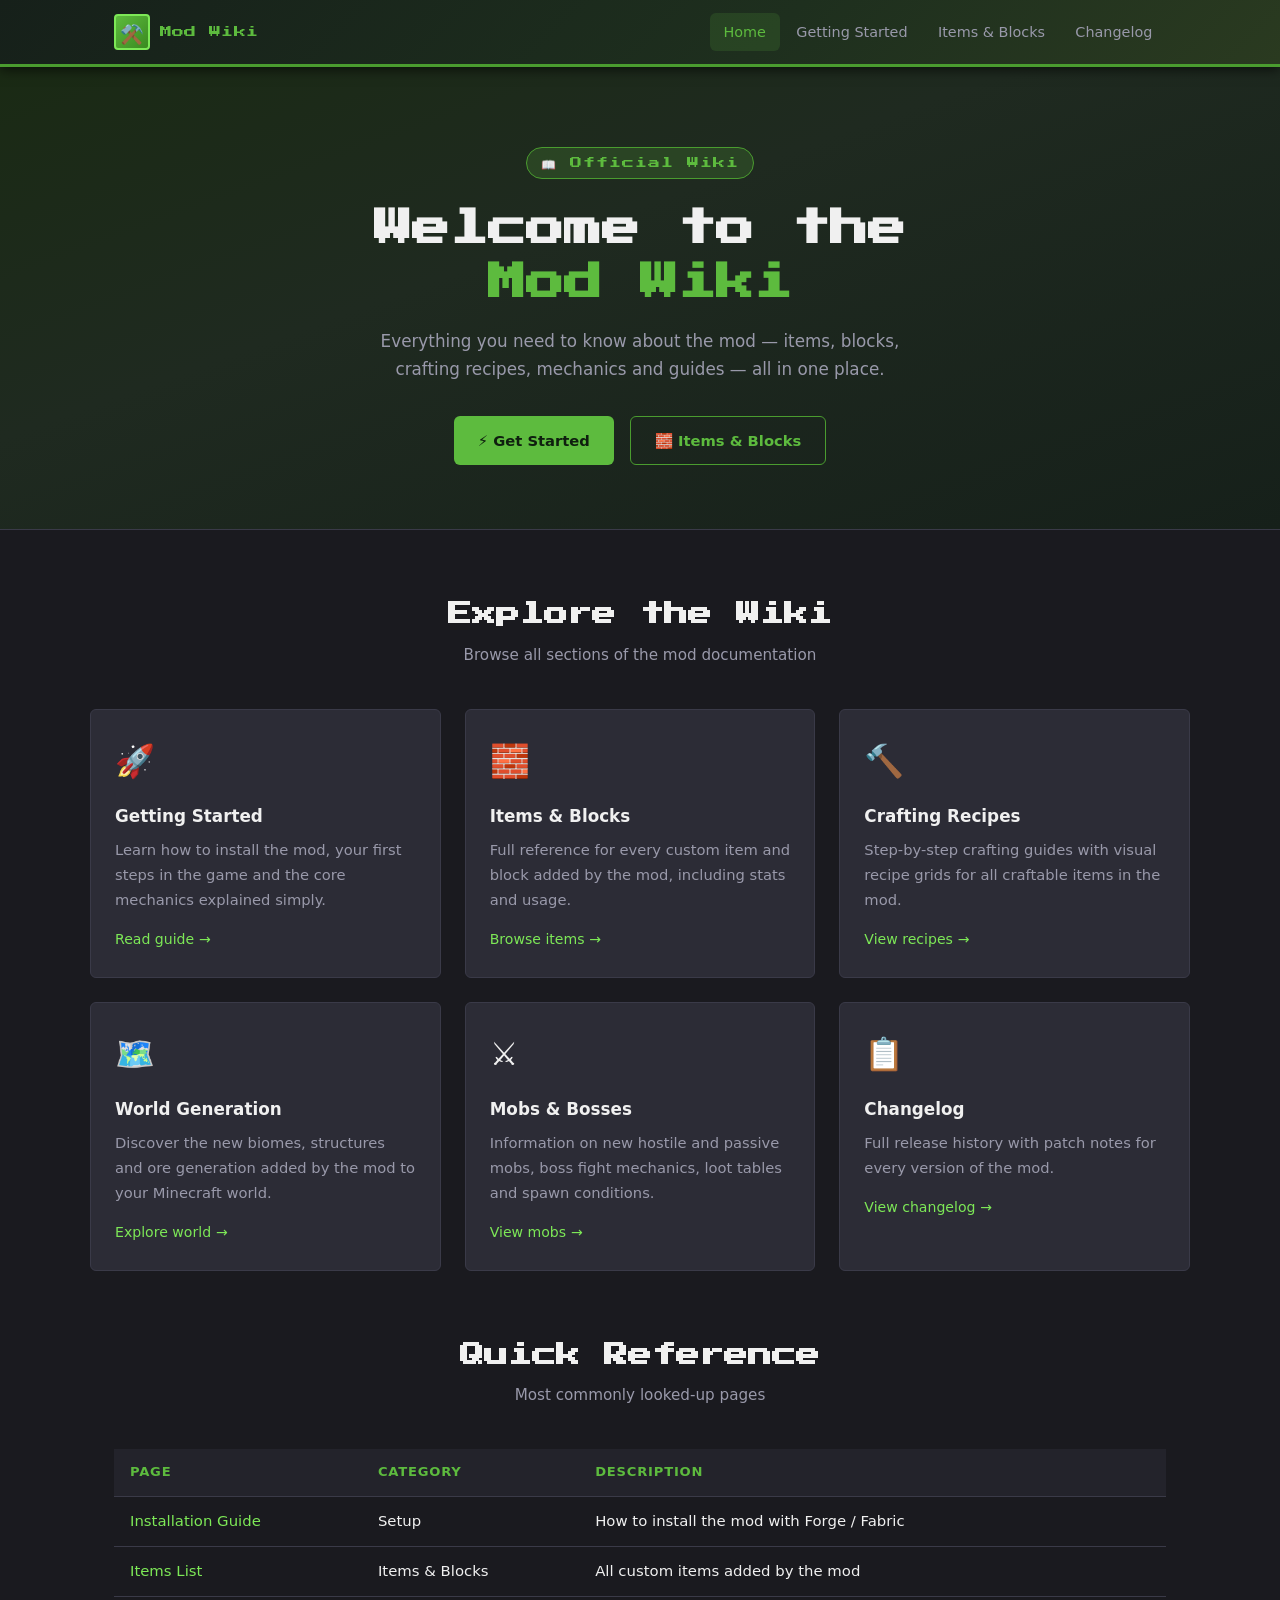
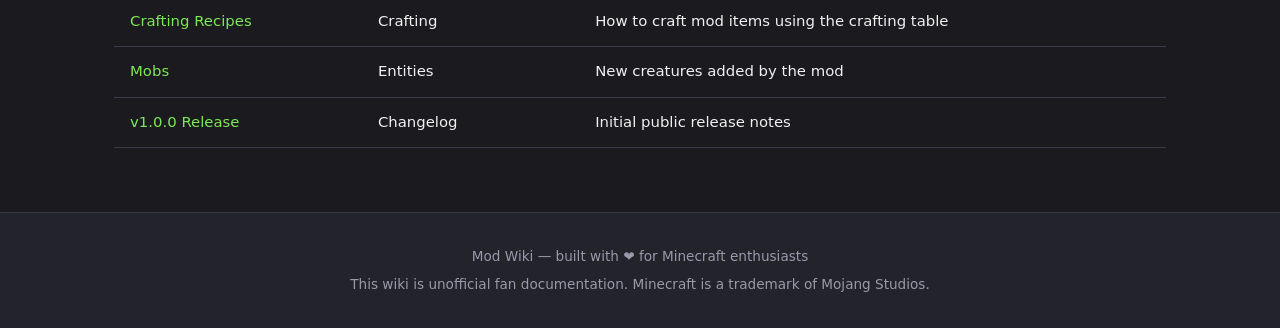
==== index.html @ 571e7660 "Create GitHub Pages Minecraft Mod wiki site Agent-Logs-Url: https://github.com/Erossssss245/eros.git" ====
<!DOCTYPE html>
<html lang="en">
<head>
  <meta charset="UTF-8" />
  <meta name="viewport" content="width=device-width, initial-scale=1.0" />
  <meta name="description" content="Official wiki for the Minecraft Mod — items, blocks, crafting recipes, guides and more." />
  <title>Mod Wiki — Home</title>
  <link rel="preconnect" href="https://fonts.googleapis.com" />
  <link rel="preconnect" href="https://fonts.gstatic.com" crossorigin />
  <link href="https://fonts.googleapis.com/css2?family=Press+Start+2P&display=swap" rel="stylesheet" />
  <link rel="stylesheet" href="css/style.css" />
</head>
<body>

  <!-- ===== Header ===== -->
  <header>
    <div class="navbar">
      <a href="index.html" class="nav-brand">
        <div class="brand-icon">⚒️</div>
        Mod Wiki
      </a>
      <nav>
        <ul>
          <li><a href="index.html" class="active">Home</a></li>
          <li><a href="pages/getting-started.html">Getting Started</a></li>
          <li><a href="pages/items.html">Items &amp; Blocks</a></li>
          <li><a href="pages/changelog.html">Changelog</a></li>
        </ul>
      </nav>
    </div>
  </header>

  <main>

    <!-- ===== Hero ===== -->
    <section class="hero">
      <div class="hero-badge">📖 Official Wiki</div>
      <h1>Welcome to the<br /><span>Mod Wiki</span></h1>
      <p>Everything you need to know about the mod — items, blocks, crafting recipes, mechanics and guides — all in one place.</p>
      <div class="hero-buttons">
        <a href="pages/getting-started.html" class="btn btn-primary">⚡ Get Started</a>
        <a href="pages/items.html" class="btn btn-outline">🧱 Items &amp; Blocks</a>
      </div>
    </section>

    <!-- ===== Category Cards ===== -->
    <section class="section">
      <div class="section-title">
        <h2>Explore the Wiki</h2>
        <p>Browse all sections of the mod documentation</p>
      </div>
      <div class="cards-grid">

        <div class="card">
          <div class="card-icon">🚀</div>
          <h3>Getting Started</h3>
          <p>Learn how to install the mod, your first steps in the game and the core mechanics explained simply.</p>
          <a href="pages/getting-started.html" class="card-link">Read guide</a>
        </div>

        <div class="card">
          <div class="card-icon">🧱</div>
          <h3>Items &amp; Blocks</h3>
          <p>Full reference for every custom item and block added by the mod, including stats and usage.</p>
          <a href="pages/items.html" class="card-link">Browse items</a>
        </div>

        <div class="card">
          <div class="card-icon">🔨</div>
          <h3>Crafting Recipes</h3>
          <p>Step-by-step crafting guides with visual recipe grids for all craftable items in the mod.</p>
          <a href="pages/items.html#recipes" class="card-link">View recipes</a>
        </div>

        <div class="card">
          <div class="card-icon">🗺️</div>
          <h3>World Generation</h3>
          <p>Discover the new biomes, structures and ore generation added by the mod to your Minecraft world.</p>
          <a href="pages/getting-started.html#world" class="card-link">Explore world</a>
        </div>

        <div class="card">
          <div class="card-icon">⚔️</div>
          <h3>Mobs &amp; Bosses</h3>
          <p>Information on new hostile and passive mobs, boss fight mechanics, loot tables and spawn conditions.</p>
          <a href="pages/getting-started.html#mobs" class="card-link">View mobs</a>
        </div>

        <div class="card">
          <div class="card-icon">📋</div>
          <h3>Changelog</h3>
          <p>Full release history with patch notes for every version of the mod.</p>
          <a href="pages/changelog.html" class="card-link">View changelog</a>
        </div>

      </div>
    </section>

    <!-- ===== Quick Reference Table ===== -->
    <section class="section" style="padding-top:0">
      <div class="container">
        <div class="section-title">
          <h2>Quick Reference</h2>
          <p>Most commonly looked-up pages</p>
        </div>
        <table class="wiki-table">
          <thead>
            <tr>
              <th>Page</th>
              <th>Category</th>
              <th>Description</th>
            </tr>
          </thead>
          <tbody>
            <tr>
              <td><a href="pages/getting-started.html">Installation Guide</a></td>
              <td>Setup</td>
              <td>How to install the mod with Forge / Fabric</td>
            </tr>
            <tr>
              <td><a href="pages/items.html">Items List</a></td>
              <td>Items &amp; Blocks</td>
              <td>All custom items added by the mod</td>
            </tr>
            <tr>
              <td><a href="pages/items.html#recipes">Crafting Recipes</a></td>
              <td>Crafting</td>
              <td>How to craft mod items using the crafting table</td>
            </tr>
            <tr>
              <td><a href="pages/getting-started.html#mobs">Mobs</a></td>
              <td>Entities</td>
              <td>New creatures added by the mod</td>
            </tr>
            <tr>
              <td><a href="pages/changelog.html">v1.0.0 Release</a></td>
              <td>Changelog</td>
              <td>Initial public release notes</td>
            </tr>
          </tbody>
        </table>
      </div>
    </section>

  </main>

  <!-- ===== Footer ===== -->
  <footer>
    <p>Mod Wiki — built with ❤️ for Minecraft enthusiasts</p>
    <p>This wiki is unofficial fan documentation. Minecraft is a trademark of Mojang Studios.</p>
  </footer>

</body>
</html>
---- css/style.css ----
/* ===== Reset & Base ===== */
*, *::before, *::after {
  box-sizing: border-box;
  margin: 0;
  padding: 0;
}

:root {
  --bg-dark:       #1a1a1f;
  --bg-surface:    #23232b;
  --bg-card:       #2c2c36;
  --border:        #3a3a48;
  --accent-green:  #5dbb3e;
  --accent-green2: #4a9c2f;
  --accent-dirt:   #8b6340;
  --accent-stone:  #8a8a8a;
  --text-primary:  #f0f0f0;
  --text-muted:    #9999aa;
  --text-link:     #7de857;
  --font-pixel:    'Press Start 2P', monospace;
  --font-body:     'Segoe UI', system-ui, sans-serif;
  --radius:        6px;
  --shadow:        0 4px 18px rgba(0,0,0,0.5);
}

html { scroll-behavior: smooth; }

body {
  background-color: var(--bg-dark);
  color: var(--text-primary);
  font-family: var(--font-body);
  font-size: 16px;
  line-height: 1.7;
  min-height: 100vh;
  display: flex;
  flex-direction: column;
}

a {
  color: var(--text-link);
  text-decoration: none;
  transition: color 0.2s;
}
a:hover { color: #b3ff99; text-decoration: underline; }

img { max-width: 100%; display: block; }

/* ===== Header / Navbar ===== */
header {
  background: linear-gradient(135deg, #16201a 0%, #1e2f1e 60%, #2a3a20 100%);
  border-bottom: 3px solid var(--accent-green2);
  position: sticky;
  top: 0;
  z-index: 100;
  box-shadow: 0 2px 12px rgba(0,0,0,0.7);
}

.navbar {
  max-width: 1100px;
  margin: 0 auto;
  padding: 0 1.5rem;
  display: flex;
  align-items: center;
  justify-content: space-between;
  height: 64px;
  gap: 1rem;
}

.nav-brand {
  display: flex;
  align-items: center;
  gap: 0.6rem;
  font-family: var(--font-pixel);
  font-size: 0.75rem;
  color: var(--accent-green);
  letter-spacing: 0.03em;
  white-space: nowrap;
}

.nav-brand .brand-icon {
  width: 36px;
  height: 36px;
  background: linear-gradient(135deg, #5dbb3e, #3a8a20);
  border: 2px solid #7de857;
  border-radius: 4px;
  display: flex;
  align-items: center;
  justify-content: center;
  font-size: 1.2rem;
  flex-shrink: 0;
}

nav ul {
  list-style: none;
  display: flex;
  gap: 0.2rem;
}

nav ul li a {
  display: block;
  padding: 0.45rem 0.85rem;
  color: var(--text-muted);
  font-size: 0.9rem;
  border-radius: var(--radius);
  transition: background 0.2s, color 0.2s;
}
nav ul li a:hover,
nav ul li a.active {
  background: rgba(93,187,62,0.15);
  color: var(--accent-green);
  text-decoration: none;
}

/* ===== Hero ===== */
.hero {
  background: linear-gradient(160deg, #1a2a14 0%, #1f2a20 40%, #16201a 100%);
  border-bottom: 1px solid var(--border);
  padding: 5rem 1.5rem 4rem;
  text-align: center;
}

.hero-badge {
  display: inline-block;
  background: rgba(93,187,62,0.18);
  border: 1px solid var(--accent-green2);
  color: var(--accent-green);
  font-size: 0.75rem;
  font-family: var(--font-pixel);
  padding: 0.3rem 0.9rem;
  border-radius: 50px;
  margin-bottom: 1.5rem;
  letter-spacing: 0.08em;
}

.hero h1 {
  font-family: var(--font-pixel);
  font-size: clamp(1.4rem, 4vw, 2.4rem);
  color: var(--text-primary);
  line-height: 1.4;
  margin-bottom: 1rem;
}

.hero h1 span { color: var(--accent-green); }

.hero p {
  max-width: 560px;
  margin: 0 auto 2rem;
  color: var(--text-muted);
  font-size: 1.05rem;
}

.hero-buttons {
  display: flex;
  gap: 1rem;
  justify-content: center;
  flex-wrap: wrap;
}

/* ===== Buttons ===== */
.btn {
  display: inline-flex;
  align-items: center;
  gap: 0.4rem;
  padding: 0.7rem 1.5rem;
  border-radius: var(--radius);
  font-size: 0.92rem;
  font-weight: 600;
  cursor: pointer;
  border: none;
  transition: filter 0.2s, transform 0.15s;
}
.btn:hover { filter: brightness(1.15); transform: translateY(-1px); text-decoration: none; }
.btn:active { transform: translateY(0); }

.btn-primary {
  background: var(--accent-green);
  color: #0f1f0f;
}
.btn-outline {
  background: transparent;
  border: 1.5px solid var(--accent-green2);
  color: var(--accent-green);
}

/* ===== Main Layout ===== */
.container {
  max-width: 1100px;
  margin: 0 auto;
  padding: 0 1.5rem;
}

main { flex: 1; }

/* ===== Section ===== */
.section {
  padding: 4rem 1.5rem;
}

.section-title {
  text-align: center;
  margin-bottom: 2.5rem;
}
.section-title h2 {
  font-family: var(--font-pixel);
  font-size: clamp(1rem, 3vw, 1.5rem);
  color: var(--text-primary);
  margin-bottom: 0.5rem;
}
.section-title p {
  color: var(--text-muted);
  font-size: 0.95rem;
}

/* ===== Feature Cards ===== */
.cards-grid {
  display: grid;
  grid-template-columns: repeat(auto-fill, minmax(270px, 1fr));
  gap: 1.5rem;
  max-width: 1100px;
  margin: 0 auto;
}

.card {
  background: var(--bg-card);
  border: 1px solid var(--border);
  border-radius: var(--radius);
  padding: 1.5rem;
  transition: border-color 0.2s, transform 0.2s, box-shadow 0.2s;
}
.card:hover {
  border-color: var(--accent-green2);
  transform: translateY(-3px);
  box-shadow: var(--shadow);
}

.card-icon {
  font-size: 2rem;
  margin-bottom: 0.9rem;
}

.card h3 {
  font-size: 1.05rem;
  font-weight: 700;
  margin-bottom: 0.4rem;
  color: var(--text-primary);
}
.card p { color: var(--text-muted); font-size: 0.92rem; }

.card-link {
  display: inline-flex;
  align-items: center;
  gap: 0.3rem;
  margin-top: 1rem;
  font-size: 0.88rem;
  color: var(--text-link);
}
.card-link::after { content: '→'; transition: transform 0.2s; }
.card:hover .card-link::after { transform: translateX(4px); }

/* ===== Wiki Sections / Table ===== */
.wiki-table {
  width: 100%;
  border-collapse: collapse;
  margin-top: 1rem;
  font-size: 0.93rem;
}
.wiki-table th,
.wiki-table td {
  padding: 0.75rem 1rem;
  text-align: left;
  border-bottom: 1px solid var(--border);
}
.wiki-table thead th {
  background: var(--bg-surface);
  color: var(--accent-green);
  font-weight: 700;
  font-size: 0.82rem;
  text-transform: uppercase;
  letter-spacing: 0.06em;
}
.wiki-table tbody tr:hover { background: rgba(93,187,62,0.06); }
.wiki-table td a { color: var(--text-link); }

/* ===== Sidebar Layout (wiki pages) ===== */
.wiki-layout {
  display: grid;
  grid-template-columns: 230px 1fr;
  gap: 2rem;
  max-width: 1100px;
  margin: 2.5rem auto;
  padding: 0 1.5rem 3rem;
  align-items: start;
}

.wiki-sidebar {
  background: var(--bg-surface);
  border: 1px solid var(--border);
  border-radius: var(--radius);
  padding: 1.2rem;
  position: sticky;
  top: 80px;
}

.wiki-sidebar h4 {
  font-size: 0.72rem;
  font-family: var(--font-pixel);
  color: var(--accent-green);
  text-transform: uppercase;
  letter-spacing: 0.1em;
  margin-bottom: 0.8rem;
  padding-bottom: 0.6rem;
  border-bottom: 1px solid var(--border);
}

.wiki-sidebar ul {
  list-style: none;
  display: flex;
  flex-direction: column;
  gap: 0.1rem;
}

.wiki-sidebar ul li a {
  display: block;
  padding: 0.35rem 0.6rem;
  font-size: 0.88rem;
  color: var(--text-muted);
  border-radius: 4px;
  transition: background 0.15s, color 0.15s;
}
.wiki-sidebar ul li a:hover,
.wiki-sidebar ul li a.active {
  background: rgba(93,187,62,0.14);
  color: var(--accent-green);
  text-decoration: none;
}

.wiki-content {
  background: var(--bg-surface);
  border: 1px solid var(--border);
  border-radius: var(--radius);
  padding: 2rem;
}

.wiki-content h1 {
  font-family: var(--font-pixel);
  font-size: clamp(1rem, 2.5vw, 1.4rem);
  color: var(--text-primary);
  margin-bottom: 0.4rem;
}

.wiki-content h2 {
  font-size: 1.15rem;
  font-weight: 700;
  color: var(--accent-green);
  margin: 2rem 0 0.6rem;
  padding-bottom: 0.4rem;
  border-bottom: 1px solid var(--border);
}

.wiki-content h3 {
  font-size: 1rem;
  font-weight: 700;
  color: var(--text-primary);
  margin: 1.5rem 0 0.4rem;
}

.wiki-content p { margin-bottom: 1rem; color: var(--text-muted); }
.wiki-content strong { color: var(--text-primary); }
.wiki-content ul, .wiki-content ol {
  padding-left: 1.4rem;
  margin-bottom: 1rem;
  color: var(--text-muted);
}
.wiki-content li { margin-bottom: 0.3rem; }

.wiki-content .breadcrumb {
  font-size: 0.8rem;
  color: var(--text-muted);
  margin-bottom: 1.5rem;
  display: flex;
  gap: 0.4rem;
  align-items: center;
  flex-wrap: wrap;
}
.wiki-content .breadcrumb a { color: var(--text-muted); }
.wiki-content .breadcrumb a:hover { color: var(--accent-green); }
.wiki-content .breadcrumb span { color: var(--border); }

/* ===== Info / Tip Boxes ===== */
.box {
  padding: 1rem 1.2rem;
  border-radius: var(--radius);
  margin: 1.2rem 0;
  font-size: 0.93rem;
  border-left: 4px solid;
}
.box-tip   { background: rgba(93,187,62,0.1);  border-color: var(--accent-green); }
.box-note  { background: rgba(90,120,200,0.12); border-color: #6680cc; }
.box-warn  { background: rgba(220,150,30,0.12); border-color: #d49b20; color: #e0c060; }
.box-danger{ background: rgba(200,50,50,0.12);  border-color: #c03030; color: #e08080; }
.box strong { display: block; margin-bottom: 0.3rem; }

/* ===== Code ===== */
code {
  background: rgba(0,0,0,0.35);
  border: 1px solid var(--border);
  padding: 0.15em 0.45em;
  border-radius: 4px;
  font-size: 0.88em;
  font-family: 'Courier New', Courier, monospace;
  color: #c8e6a0;
}
pre {
  background: rgba(0,0,0,0.4);
  border: 1px solid var(--border);
  padding: 1rem 1.2rem;
  border-radius: var(--radius);
  overflow-x: auto;
  margin: 1rem 0;
}
pre code {
  background: none;
  border: none;
  padding: 0;
  font-size: 0.9rem;
}

/* ===== Item / Block Cards ===== */
.item-grid {
  display: grid;
  grid-template-columns: repeat(auto-fill, minmax(200px, 1fr));
  gap: 1.2rem;
  margin-top: 1.2rem;
}

.item-card {
  background: var(--bg-card);
  border: 1px solid var(--border);
  border-radius: var(--radius);
  padding: 1.1rem;
  text-align: center;
  transition: border-color 0.2s, transform 0.2s;
}
.item-card:hover {
  border-color: var(--accent-green2);
  transform: translateY(-2px);
}

.item-card .item-icon {
  font-size: 2.5rem;
  margin-bottom: 0.6rem;
}
.item-card h4 {
  font-size: 0.88rem;
  font-weight: 700;
  margin-bottom: 0.3rem;
  color: var(--text-primary);
}
.item-card p {
  font-size: 0.8rem;
  color: var(--text-muted);
  margin: 0;
}

.item-card .tag {
  display: inline-block;
  background: rgba(93,187,62,0.18);
  color: var(--accent-green);
  font-size: 0.7rem;
  padding: 0.15rem 0.5rem;
  border-radius: 50px;
  margin-top: 0.5rem;
  font-weight: 600;
}

/* ===== Recipe Box ===== */
.recipe-grid {
  display: inline-grid;
  grid-template-columns: repeat(3, 48px);
  grid-template-rows: repeat(3, 48px);
  gap: 3px;
  background: #4a4030;
  padding: 6px;
  border: 2px solid #6b5a2e;
  border-radius: 4px;
  margin: 1rem 0;
}
.recipe-slot {
  background: #2a2010;
  border: 1px solid #5a4820;
  border-radius: 3px;
  display: flex;
  align-items: center;
  justify-content: center;
  font-size: 1.4rem;
}
.recipe-slot.empty { opacity: 0.4; }

/* ===== Changelog / Version List ===== */
.version-list { list-style: none; margin-top: 1rem; }
.version-list li {
  display: flex;
  gap: 1rem;
  padding: 0.8rem 0;
  border-bottom: 1px solid var(--border);
  align-items: flex-start;
  font-size: 0.92rem;
}
.version-badge {
  background: var(--bg-card);
  border: 1px solid var(--border);
  color: var(--accent-green);
  font-size: 0.75rem;
  padding: 0.2rem 0.55rem;
  border-radius: 4px;
  white-space: nowrap;
  flex-shrink: 0;
  font-family: 'Courier New', monospace;
}

/* ===== Footer ===== */
footer {
  background: var(--bg-surface);
  border-top: 1px solid var(--border);
  padding: 2rem 1.5rem;
  text-align: center;
  color: var(--text-muted);
  font-size: 0.85rem;
}
footer p + p { margin-top: 0.3rem; }
footer a { color: var(--text-muted); }
footer a:hover { color: var(--accent-green); }

/* ===== Utility ===== */
.text-center { text-align: center; }
.mt-1 { margin-top: 0.5rem; }
.mt-2 { margin-top: 1rem; }
.mt-3 { margin-top: 1.5rem; }
.mb-1 { margin-bottom: 0.5rem; }

/* ===== Responsive ===== */
@media (max-width: 768px) {
  .navbar { height: auto; padding: 0.8rem 1rem; flex-wrap: wrap; gap: 0.6rem; }
  nav ul { gap: 0; flex-wrap: wrap; }
  nav ul li a { padding: 0.4rem 0.6rem; font-size: 0.82rem; }
  .hero { padding: 3rem 1rem 2.5rem; }
  .wiki-layout { grid-template-columns: 1fr; }
  .wiki-sidebar { position: static; }
  .section { padding: 2.5rem 1rem; }
  .wiki-content { padding: 1.2rem; }
}
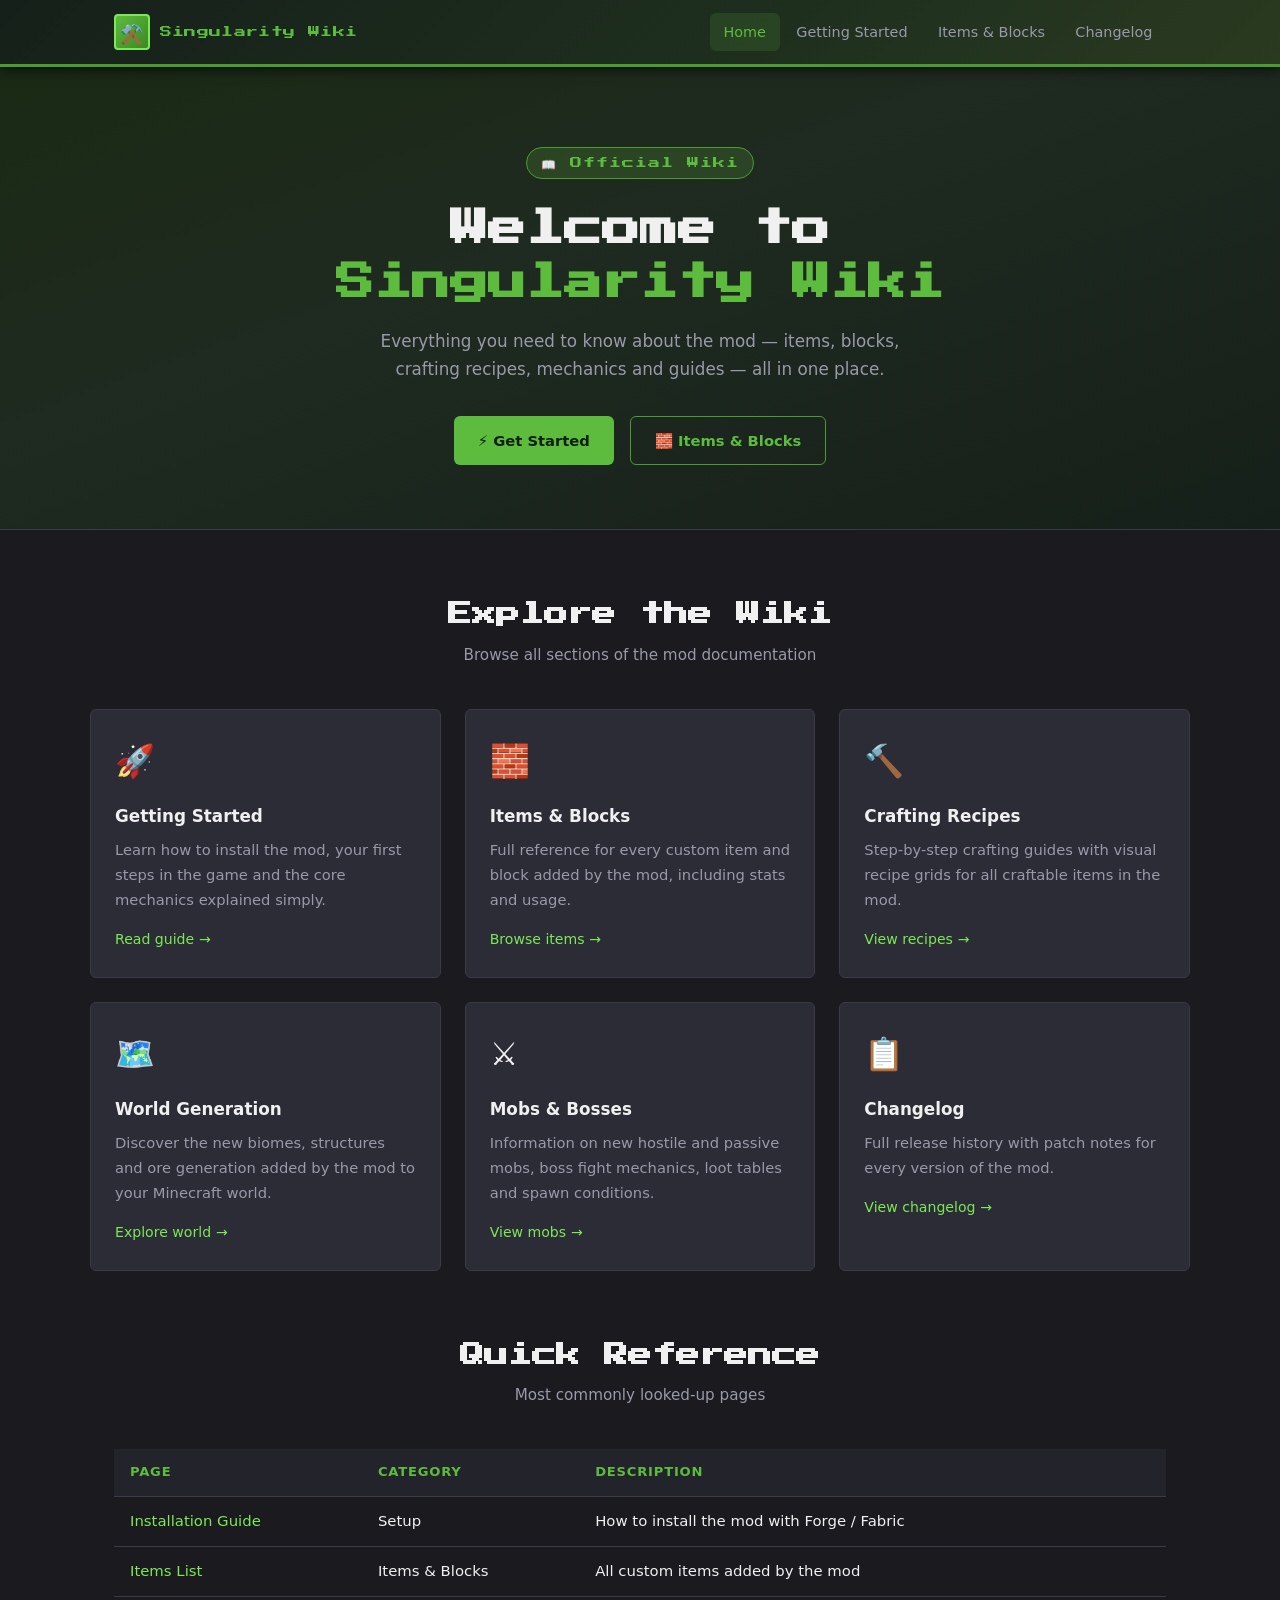
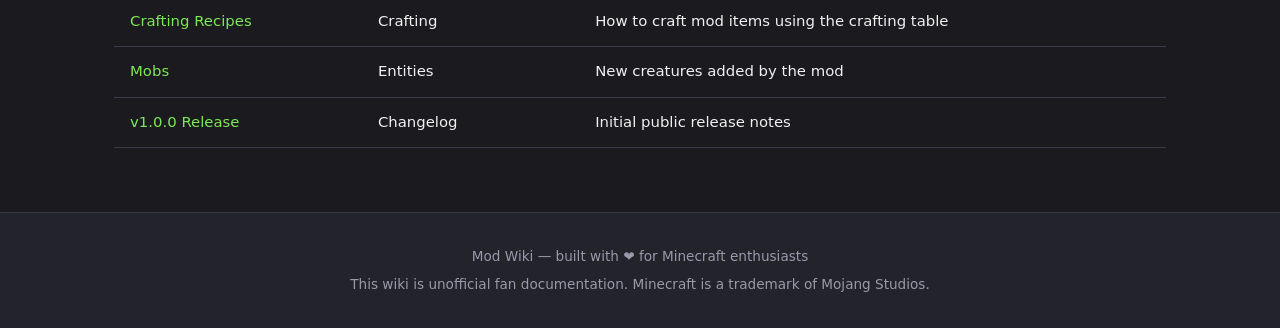
==== commit 6e936558: "Test HTML" ====
--- a/index.html
+++ b/index.html
@@ -4,7 +4,7 @@
   <meta charset="UTF-8" />
   <meta name="viewport" content="width=device-width, initial-scale=1.0" />
   <meta name="description" content="Official wiki for the Minecraft Mod — items, blocks, crafting recipes, guides and more." />
-  <title>Mod Wiki — Home</title>
+  <title>Singularity Wiki — Home</title>
   <link rel="preconnect" href="https://fonts.googleapis.com" />
   <link rel="preconnect" href="https://fonts.gstatic.com" crossorigin />
   <link href="https://fonts.googleapis.com/css2?family=Press+Start+2P&display=swap" rel="stylesheet" />
@@ -17,7 +17,7 @@
     <div class="navbar">
       <a href="index.html" class="nav-brand">
         <div class="brand-icon">⚒️</div>
-        Mod Wiki
+        Singularity Wiki
       </a>
       <nav>
         <ul>
@@ -35,7 +35,7 @@
     <!-- ===== Hero ===== -->
     <section class="hero">
       <div class="hero-badge">📖 Official Wiki</div>
-      <h1>Welcome to the<br /><span>Mod Wiki</span></h1>
+      <h1>Welcome to <br /><span>Singularity Wiki</span></h1>
       <p>Everything you need to know about the mod — items, blocks, crafting recipes, mechanics and guides — all in one place.</p>
       <div class="hero-buttons">
         <a href="pages/getting-started.html" class="btn btn-primary">⚡ Get Started</a>
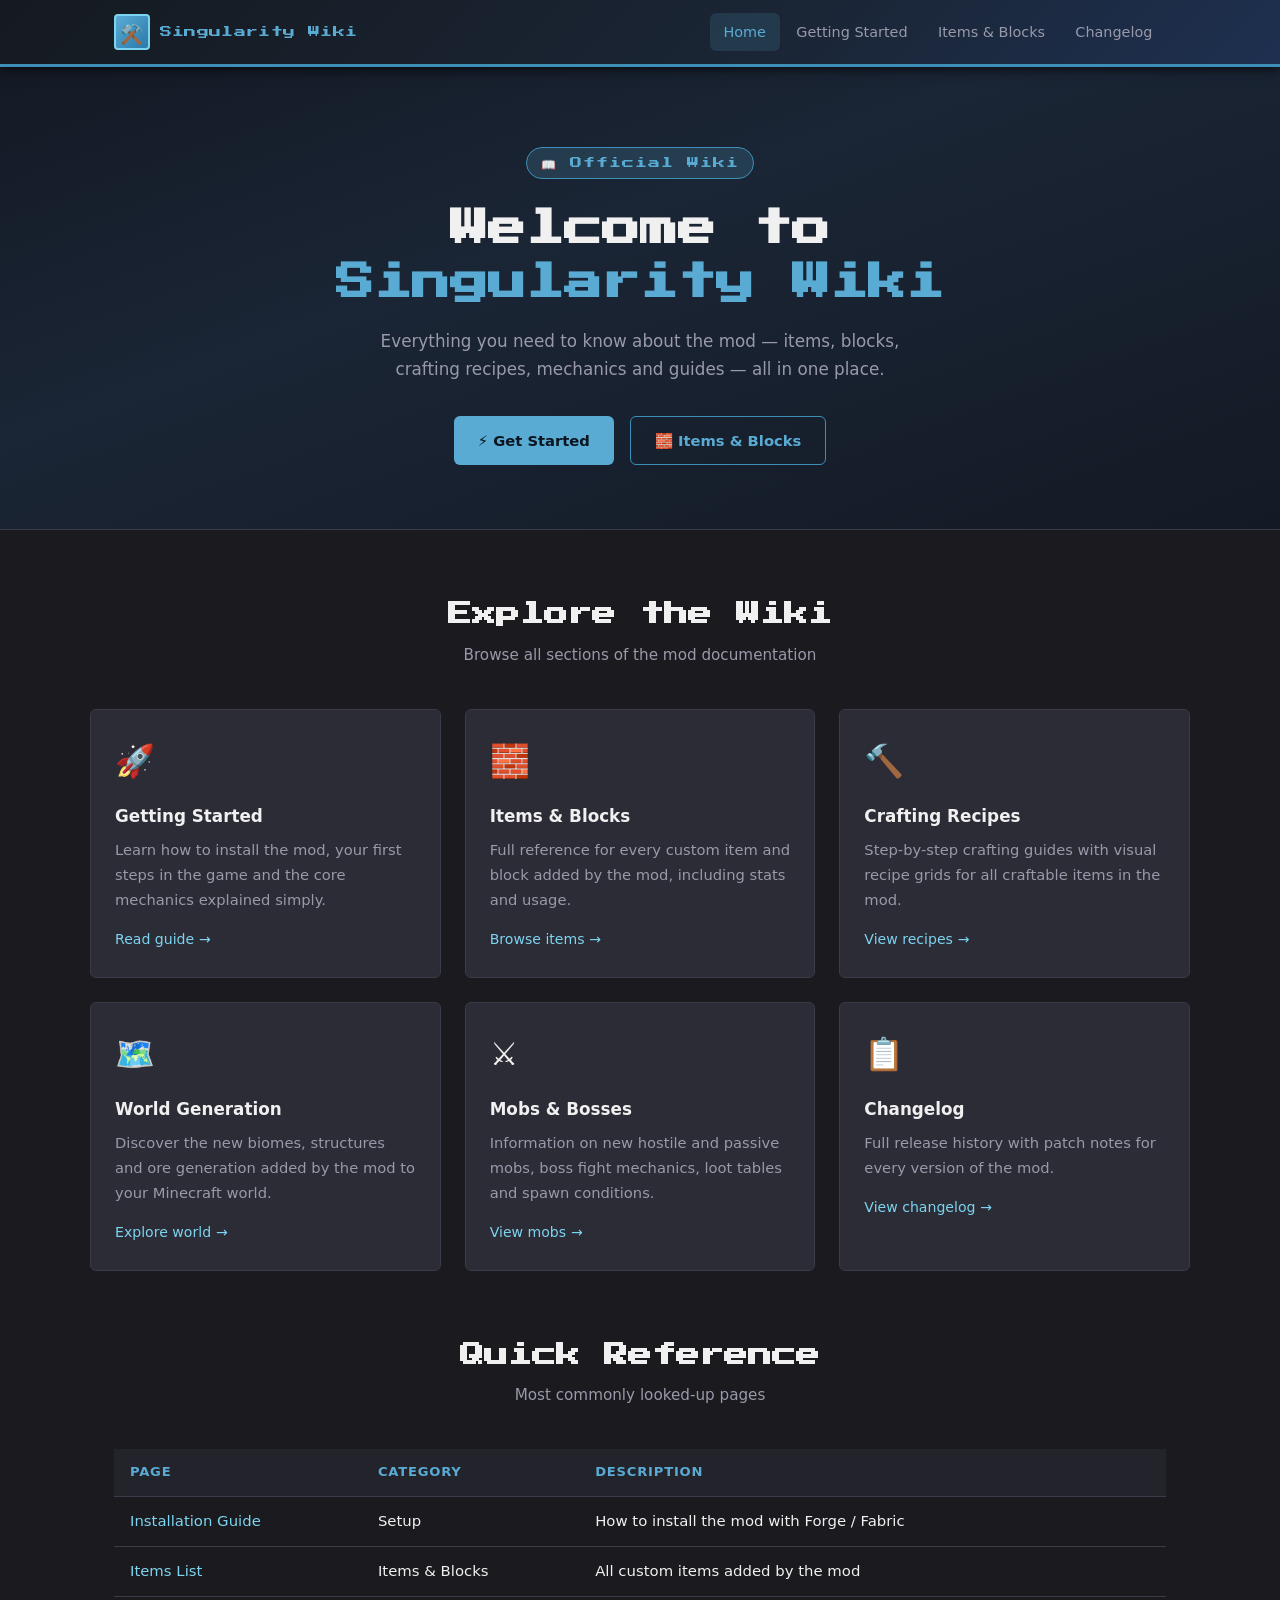
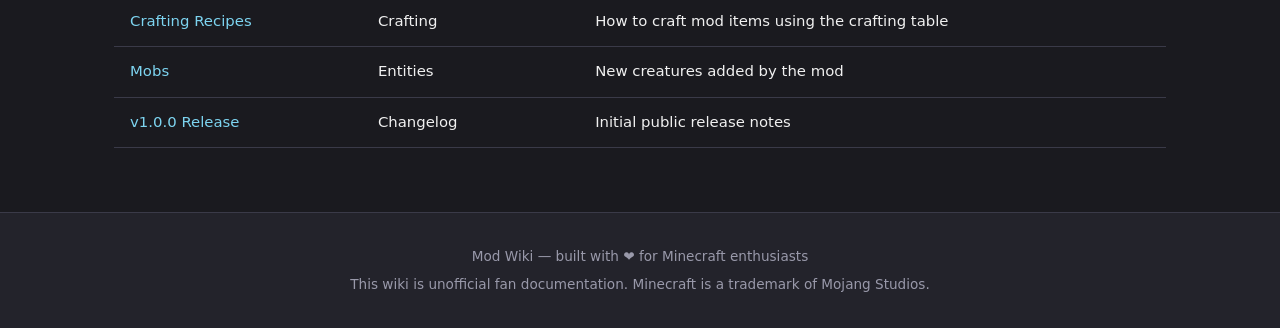
==== commit d780de50: "Add favicon link to index.html Added a favicon link to the HTML head section." ====
--- a/index.html
+++ b/index.html
@@ -5,6 +5,7 @@
   <meta name="viewport" content="width=device-width, initial-scale=1.0" />
   <meta name="description" content="Official wiki for the Minecraft Mod — items, blocks, crafting recipes, guides and more." />
   <title>Singularity Wiki — Home</title>
+  <link rel="icon" href="">
   <link rel="preconnect" href="https://fonts.googleapis.com" />
   <link rel="preconnect" href="https://fonts.gstatic.com" crossorigin />
   <link href="https://fonts.googleapis.com/css2?family=Press+Start+2P&display=swap" rel="stylesheet" />
--- a/css/style.css
+++ b/css/style.css
@@ -10,13 +10,13 @@
   --bg-surface:    #23232b;
   --bg-card:       #2c2c36;
   --border:        #3a3a48;
-  --accent-green:  #5dbb3e;
-  --accent-green2: #4a9c2f;
+  --accent-green:  #5aabd4;
+  --accent-green2: #3d8fb8;
   --accent-dirt:   #8b6340;
   --accent-stone:  #8a8a8a;
   --text-primary:  #f0f0f0;
   --text-muted:    #9999aa;
-  --text-link:     #7de857;
+  --text-link:     #7dd4f0;
   --font-pixel:    'Press Start 2P', monospace;
   --font-body:     'Segoe UI', system-ui, sans-serif;
   --radius:        6px;
@@ -41,13 +41,13 @@
   text-decoration: none;
   transition: color 0.2s;
 }
-a:hover { color: #b3ff99; text-decoration: underline; }
+a:hover { color: #b3e8ff; text-decoration: underline; }
 
 img { max-width: 100%; display: block; }
 
 /* ===== Header / Navbar ===== */
 header {
-  background: linear-gradient(135deg, #16201a 0%, #1e2f1e 60%, #2a3a20 100%);
+  background: linear-gradient(135deg, #151a20 0%, #1a2535 60%, #1e3050 100%);
   border-bottom: 3px solid var(--accent-green2);
   position: sticky;
   top: 0;
@@ -80,8 +80,8 @@
 .nav-brand .brand-icon {
   width: 36px;
   height: 36px;
-  background: linear-gradient(135deg, #5dbb3e, #3a8a20);
-  border: 2px solid #7de857;
+  background: linear-gradient(135deg, #5aabd4, #2a7aaa);
+  border: 2px solid #7dd4f0;
   border-radius: 4px;
   display: flex;
   align-items: center;
@@ -106,14 +106,14 @@
 }
 nav ul li a:hover,
 nav ul li a.active {
-  background: rgba(93,187,62,0.15);
+  background: rgba(90,171,212,0.15);
   color: var(--accent-green);
   text-decoration: none;
 }
 
 /* ===== Hero ===== */
 .hero {
-  background: linear-gradient(160deg, #1a2a14 0%, #1f2a20 40%, #16201a 100%);
+  background: linear-gradient(160deg, #141a25 0%, #1a2535 40%, #141a25 100%);
   border-bottom: 1px solid var(--border);
   padding: 5rem 1.5rem 4rem;
   text-align: center;
@@ -121,7 +121,7 @@
 
 .hero-badge {
   display: inline-block;
-  background: rgba(93,187,62,0.18);
+  background: rgba(90,171,212,0.18);
   border: 1px solid var(--accent-green2);
   color: var(--accent-green);
   font-size: 0.75rem;
@@ -174,7 +174,7 @@
 
 .btn-primary {
   background: var(--accent-green);
-  color: #0f1f0f;
+  color: #0a1520;
 }
 .btn-outline {
   background: transparent;
@@ -278,7 +278,7 @@
   text-transform: uppercase;
   letter-spacing: 0.06em;
 }
-.wiki-table tbody tr:hover { background: rgba(93,187,62,0.06); }
+.wiki-table tbody tr:hover { background: rgba(90,171,212,0.06); }
 .wiki-table td a { color: var(--text-link); }
 
 /* ===== Sidebar Layout (wiki pages) ===== */
@@ -329,7 +329,7 @@
 }
 .wiki-sidebar ul li a:hover,
 .wiki-sidebar ul li a.active {
-  background: rgba(93,187,62,0.14);
+  background: rgba(90,171,212,0.14);
   color: var(--accent-green);
   text-decoration: none;
 }
@@ -394,7 +394,7 @@
   font-size: 0.93rem;
   border-left: 4px solid;
 }
-.box-tip   { background: rgba(93,187,62,0.1);  border-color: var(--accent-green); }
+.box-tip   { background: rgba(90,171,212,0.1);  border-color: var(--accent-green); }
 .box-note  { background: rgba(90,120,200,0.12); border-color: #6680cc; }
 .box-warn  { background: rgba(220,150,30,0.12); border-color: #d49b20; color: #e0c060; }
 .box-danger{ background: rgba(200,50,50,0.12);  border-color: #c03030; color: #e08080; }
@@ -408,7 +408,7 @@
   border-radius: 4px;
   font-size: 0.88em;
   font-family: 'Courier New', Courier, monospace;
-  color: #c8e6a0;
+  color: #a0d4e8;
 }
 pre {
   background: rgba(0,0,0,0.4);
@@ -464,7 +464,7 @@
 
 .item-card .tag {
   display: inline-block;
-  background: rgba(93,187,62,0.18);
+  background: rgba(90,171,212,0.18);
   color: var(--accent-green);
   font-size: 0.7rem;
   padding: 0.15rem 0.5rem;
@@ -548,4 +548,4 @@
   .wiki-sidebar { position: static; }
   .section { padding: 2.5rem 1rem; }
   .wiki-content { padding: 1.2rem; }
-}
+}
